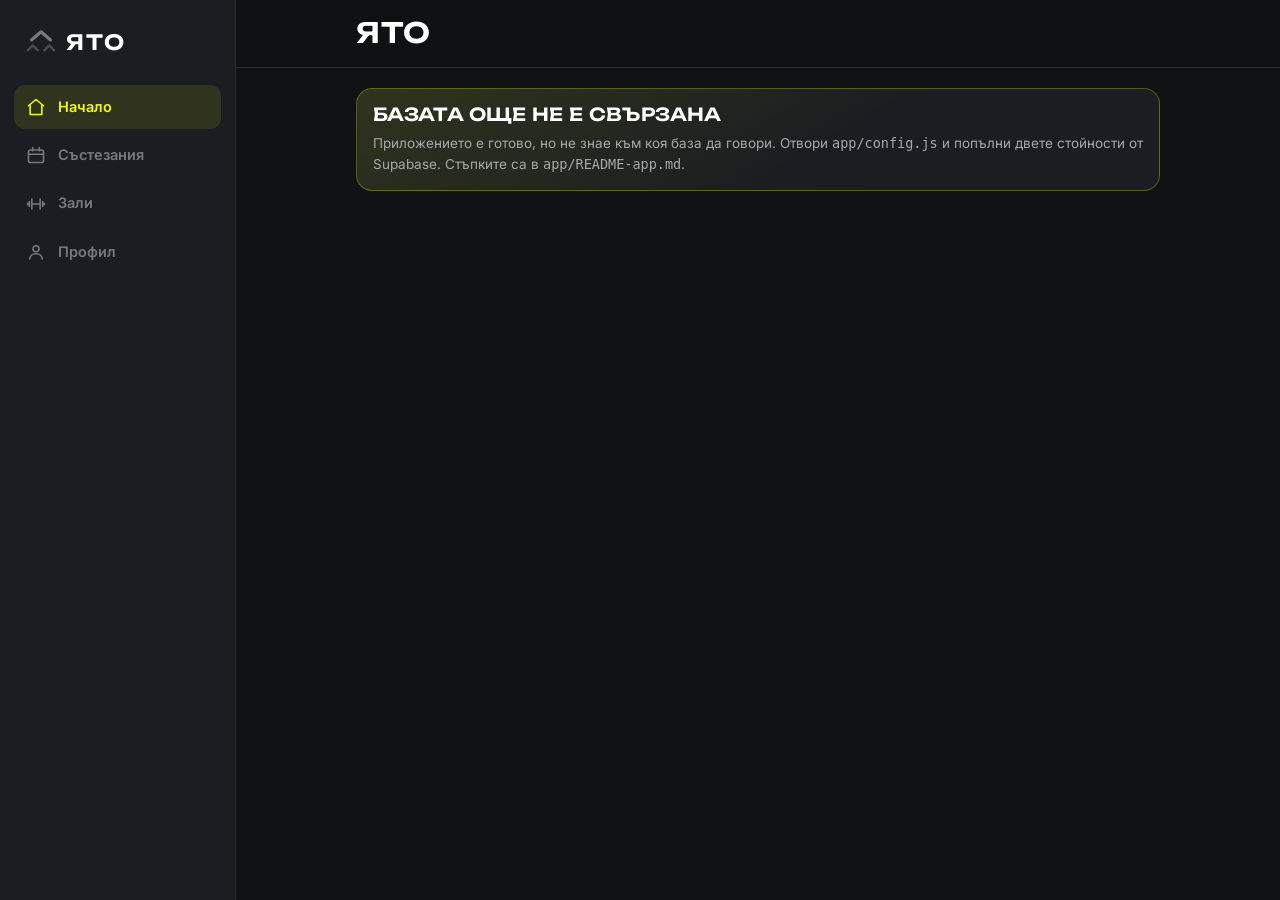
==== app/index.html @ 087da15c "Приложението ЯТО: вписване, състезания, отбор, пътуване, зали, профил, админ" ====
<!DOCTYPE html>
<html lang="bg">
<head>
<meta charset="UTF-8">
<meta name="viewport" content="width=device-width, initial-scale=1, viewport-fit=cover">
<title>ЯТО</title>
<meta name="theme-color" content="#101214">
<link rel="icon" href="../favicon.svg" type="image/svg+xml">
<link rel="preconnect" href="https://fonts.googleapis.com">
<link rel="preconnect" href="https://fonts.gstatic.com" crossorigin>
<link href="https://fonts.googleapis.com/css2?family=Inter:wght@400;500;600;700&family=Unbounded:wght@400;500;600;700&display=swap" rel="stylesheet">
<link rel="stylesheet" href="app.css">
<style>
  .next{position:relative;border-radius:20px;padding:20px;border:1px solid rgba(241,255,0,.28);
    background:linear-gradient(150deg,rgba(241,255,0,.20),rgba(241,255,0,.03) 56%,transparent),var(--charcoal);margin-bottom:6px}
  .next .cd{font-family:var(--display);font-size:52px;line-height:.9;font-weight:700;margin:10px 0 2px}
  .next .cd small{font-size:14px;color:var(--steel);font-weight:500;margin-left:7px}
  .mini{display:flex;gap:8px;margin-top:14px}
  .mini div{flex:1;background:rgba(0,0,0,.32);border:1px solid var(--graphite);border-radius:11px;padding:9px 10px}
  .mini b{font-family:var(--display);font-size:17px;display:block;line-height:1.15}
  .mini span{font-size:9.5px;color:var(--ash);text-transform:uppercase;letter-spacing:.08em}
</style>
</head>
<body>
<header><div class="wrap"><div class="bar"></div></div></header>
<main><div class="wrap" id="root"><div class="skeleton" style="height:170px"></div><div class="skeleton"></div></div></main>
<nav class="tabs"></nav>

<script type="module">
import { sb, configured, $, esc, mountChrome, requireAuth, dayNum, monthShort,
         dateRange, daysUntil, renderNotConfigured, profileNudge } from "./app.js";

if (!configured) { mountChrome({ title:"ЯТО", active:"home" }); renderNotConfigured(); }
else {
  const profile = await requireAuth();
  if (profile) {
    const first = (profile.name || "").split(" ")[0];
    mountChrome({ title: first ? `Здравей, ${first}` : "Здравей", active: "home", profile });

    const today = new Date().toISOString().slice(0, 10);
    const { data: mine } = await sb
      .from("attendances")
      .select("*, competitions(*)")
      .eq("profile_id", profile.id);

    const upcoming = (mine || [])
      .filter(a => a.competitions && (a.competitions.ends_on || a.competitions.starts_on) >= today)
      .sort((a, b) => a.competitions.starts_on.localeCompare(b.competitions.starts_on));

    const next = upcoming[0];
    let html = profileNudge(profile);

    if (next) {
      const c = next.competitions;
      const d = daysUntil(c.starts_on);
      const [{ count: goingCount }, { data: mySeat }] = await Promise.all([
        sb.from("attendances").select("*", { count: "exact", head: true }).eq("competition_id", c.id),
        sb.from("ride_seats").select("ride_id, rides!inner(competition_id)").eq("profile_id", profile.id),
      ]);
      const hasRide = (mySeat || []).some(s => s.rides?.competition_id === c.id);

      html += `
        <a class="next" href="competition.html?id=${c.id}" style="display:block;text-decoration:none">
          <span class="pill em">Следващото ти</span>
          <div class="cd tnum">${d}<small>${d === 1 ? "ден" : "дни"}</small></div>
          <div class="d" style="font-size:17px">${esc(c.name)}</div>
          <div class="muted" style="margin-top:3px">${esc(dateRange(c.starts_on, c.ends_on))} · ${esc(c.city)}</div>
          <div class="mini">
            <div><b>${goingCount ?? 0}</b><span>Отиват</span></div>
            <div><b style="color:${next.looking_for_team ? "var(--warn)" : "var(--ready)"}">${next.looking_for_team ? "?" : "✓"}</b><span>Отбор</span></div>
            <div><b style="color:${hasRide ? "var(--ready)" : "var(--warn)"}">${hasRide ? "✓" : "?"}</b><span>Транспорт</span></div>
          </div>
        </a>`;
    }

    const { data: soon } = await sb.from("competitions").select("*")
      .gte("starts_on", today).order("starts_on").limit(4);

    const mineIds = new Set(upcoming.map(a => a.competitions.id));
    const other = (soon || []).filter(c => !mineIds.has(c.id));

    if (!next && !other.length) {
      html += `<div class="empty"><h3>Календарът е празен</h3>
        <p class="muted">Още няма въведени състезания. ${profile.is_admin
          ? `<a href="admin.html" style="color:var(--ember)">Добави първото →</a>`
          : "Скоро ще има."}</p></div>`;
    }

    if (other.length) {
      html += `<div class="eyebrow">Предстоящи <a href="competitions.html" style="color:var(--ember);text-decoration:none">Всички</a></div>`;
      html += other.map(c => `
        <a class="card" href="competition.html?id=${c.id}">
          <div class="comp">
            <div class="date"><b class="tnum">${dayNum(c.starts_on)}</b><span>${monthShort(c.starts_on)}</span></div>
            <div style="flex:1;min-width:0">
              <div class="nm">${esc(c.name)}</div>
              <div class="muted" style="margin-top:2px">${esc(c.city)}${c.country !== "България" ? ", " + esc(c.country) : ""}</div>
            </div>
          </div>
        </a>`).join("");
    }

    if (upcoming.length > 1) {
      html += `<div class="eyebrow">Другите ти състезания</div>`;
      html += upcoming.slice(1).map(a => {
        const c = a.competitions;
        return `<a class="card" href="competition.html?id=${c.id}">
          <div class="comp">
            <div class="date"><b class="tnum">${dayNum(c.starts_on)}</b><span>${monthShort(c.starts_on)}</span></div>
            <div style="flex:1;min-width:0">
              <div class="nm">${esc(c.name)}</div>
              <div class="muted" style="margin-top:2px">${esc(c.city)}</div>
            </div>
          </div>
        </a>`;
      }).join("");
    }

    if (profile.is_admin) {
      html += `<a class="btn ghost sm" href="admin.html" style="margin-top:16px">+ Добави състезание</a>`;
    }

    $("#root").innerHTML = html;
  }
}
</script>
</body>
</html>
---- app/app.css ----
/* ЯТО — споделени стилове за приложението */
:root{
  --obsidian:#101214; --charcoal:#1A1D21; --graphite:#2A2D31; --graphite2:#3B3E43;
  --ember:#F1FF00; --ember-soft:#FBB03B; --chalk:#FFFFFF; --steel:#A9A9AB; --ash:#79797B;
  --ready:#34D399; --warn:#FBB03B; --danger:#FF3B5C;
  --display:'Unbounded','Arial Black','DejaVu Sans',system-ui,sans-serif;
  --r:16px;
}
*{box-sizing:border-box;margin:0;padding:0;-webkit-tap-highlight-color:transparent}
html{-webkit-text-size-adjust:100%}
body{
  font-family:'Inter',system-ui,-apple-system,sans-serif;
  background:var(--obsidian);color:var(--chalk);line-height:1.55;
  min-height:100dvh;display:flex;flex-direction:column;
  padding-bottom:calc(78px + env(safe-area-inset-bottom));
}
h1,h2,h3,.d{font-family:var(--display);text-transform:uppercase;letter-spacing:.02em;font-weight:600;line-height:1.1}
a{color:inherit}
.tnum{font-variant-numeric:tabular-nums}
.wrap{width:100%;max-width:620px;margin:0 auto;padding:0 18px}

/* ---- header ---- */
header{position:sticky;top:0;z-index:50;background:rgba(16,18,20,.92);backdrop-filter:blur(14px);
  border-bottom:1px solid var(--graphite);padding-top:env(safe-area-inset-top)}
header .bar{display:flex;align-items:center;justify-content:space-between;gap:10px;padding:13px 0}
header h1{font-size:23px}
.back{background:var(--charcoal);border:1px solid var(--graphite);color:var(--chalk);
  width:34px;height:34px;border-radius:11px;font-size:17px;cursor:pointer;display:flex;
  align-items:center;justify-content:center;flex:none;text-decoration:none}
.avatar{width:36px;height:36px;border-radius:50%;background:linear-gradient(135deg,#F1FF00,#C8D400);
  color:#101214;display:flex;align-items:center;justify-content:center;font-weight:700;font-size:13px;
  flex:none;text-decoration:none}

main{flex:1;padding:14px 0 24px}

/* ---- cards & bits ---- */
.card{background:var(--charcoal);border:1px solid var(--graphite);border-radius:var(--r);padding:16px;margin-bottom:12px}
a.card,.card.press{display:block;text-decoration:none;cursor:pointer;transition:border-color .15s,transform .12s}
a.card:hover,.card.press:hover{border-color:var(--graphite2)}
a.card:active,.card.press:active{transform:scale(.99)}
.eyebrow{font-family:var(--display);font-size:11px;letter-spacing:.18em;color:var(--ash);
  text-transform:uppercase;margin:24px 0 10px;display:flex;justify-content:space-between;align-items:center}
.eyebrow:first-child{margin-top:6px}
.muted{color:var(--steel);font-size:13.5px}
.tiny{color:var(--ash);font-size:11.5px;line-height:1.5}

.pill{display:inline-flex;align-items:center;gap:5px;font-size:11.5px;font-weight:600;
  padding:4px 9px;border-radius:100px;background:var(--graphite);color:var(--steel);white-space:nowrap}
.pill.em{background:rgba(241,255,0,.13);color:var(--ember)}
.pill.ok{background:rgba(52,211,153,.13);color:var(--ready)}
.pill.wn{background:rgba(251,176,59,.14);color:var(--warn)}
.pill.dg{background:rgba(255,59,92,.13);color:var(--danger)}
.chips{display:flex;gap:6px;flex-wrap:wrap;margin-top:9px}

.btn{display:block;width:100%;text-align:center;background:var(--ember);color:#101214;border:0;
  border-radius:13px;padding:14px;font-family:var(--display);font-size:15px;text-transform:uppercase;
  letter-spacing:.05em;font-weight:600;cursor:pointer;text-decoration:none;transition:filter .15s,transform .12s}
.btn:hover{filter:brightness(1.08)} .btn:active{transform:scale(.985)}
.btn:disabled{opacity:.5;cursor:wait}
.btn.ghost{background:transparent;border:1px solid var(--graphite2);color:var(--chalk)}
.btn.sm{padding:10px;font-size:13px;border-radius:11px}
.btn.dg{background:transparent;border:1px solid rgba(255,59,92,.4);color:var(--danger)}
.row{display:flex;gap:10px}
.row>*{flex:1}

/* ---- forms ---- */
label{display:block;font-size:12px;color:var(--steel);font-weight:600;margin:0 0 6px}
.field{margin-bottom:12px}
input,select,textarea{width:100%;background:var(--obsidian);border:1px solid var(--graphite2);
  color:var(--chalk);border-radius:12px;padding:13px 14px;font-family:inherit;font-size:16px;
  outline:none;transition:border-color .18s}
input:focus,select:focus,textarea:focus{border-color:var(--ember)}
input::placeholder,textarea::placeholder{color:var(--ash)}
select{appearance:none;background-image:url("data:image/svg+xml;utf8,<svg xmlns='http://www.w3.org/2000/svg' viewBox='0 0 24 24' fill='none' stroke='%23A9A9AB' stroke-width='2'><path d='M6 9l6 6 6-6'/></svg>");
  background-repeat:no-repeat;background-position:right 12px center;background-size:18px;padding-right:40px}
textarea{resize:vertical;min-height:80px}
.grid2{display:grid;grid-template-columns:1fr 1fr;gap:10px}

.msg{border-radius:13px;padding:13px;font-size:13.5px;line-height:1.55;margin:12px 0;display:none}
.msg.on{display:block}
.msg.ok{background:rgba(52,211,153,.10);border:1px solid rgba(52,211,153,.3);color:var(--ready)}
.msg.err{background:rgba(255,59,92,.09);border:1px solid rgba(255,59,92,.3);color:#FDA4AF}
.msg.info{background:rgba(241,255,0,.07);border:1px solid rgba(241,255,0,.22);color:var(--ember)}

.empty{text-align:center;padding:44px 18px;color:var(--ash)}
.empty h3{color:var(--steel);font-size:17px;margin-bottom:8px}
.skeleton{height:86px;border-radius:var(--r);background:linear-gradient(90deg,#1A1D21,#232730,#1A1D21);
  background-size:200% 100%;animation:sk 1.3s infinite;margin-bottom:12px}
@keyframes sk{0%{background-position:200% 0}100%{background-position:-200% 0}}

/* ---- competition row ---- */
.comp{display:flex;gap:13px}
.date{width:56px;flex:none;background:var(--graphite);border-radius:12px;text-align:center;padding:8px 0;align-self:flex-start}
.date b{font-family:var(--display);font-size:20px;display:block;line-height:1.05}
.date span{font-size:9.5px;color:var(--steel);text-transform:uppercase;letter-spacing:.08em}
.comp .nm{font-weight:600;font-size:15.5px}

/* ---- people ---- */
.ath{display:flex;gap:12px;align-items:center}
.ava{width:46px;height:46px;border-radius:14px;flex:none;display:flex;align-items:center;justify-content:center;
  font-family:var(--display);font-size:15px;font-weight:600;color:#fff;background:linear-gradient(135deg,#79797B,#3B3E43)}
.ava.y{background:linear-gradient(135deg,#F1FF00,#C8D400);color:#101214}
.ava.g{background:linear-gradient(135deg,#FBB03B,#99582A)}
.ath .nm{font-weight:600;font-size:14.5px}
.ath .sub{color:var(--steel);font-size:12.5px;margin-top:2px}
.ath .side{margin-left:auto;flex:none;text-align:right}

.kv{display:flex;justify-content:space-between;gap:14px;padding:10px 0;border-bottom:1px solid var(--graphite);font-size:13.5px}
.kv:last-child{border:0;padding-bottom:0}
.kv span{color:var(--steel);flex:none}
.kv b{font-weight:600;text-align:right}

.seg{display:flex;background:var(--charcoal);border:1px solid var(--graphite);border-radius:12px;padding:3px;margin:14px 0}
.seg button{flex:1;background:none;border:0;color:var(--steel);font-size:12.5px;font-weight:600;
  padding:9px;border-radius:9px;cursor:pointer;font-family:inherit}
.seg button.on{background:var(--graphite2);color:var(--chalk)}

/* ---- tabbar ---- */
nav.tabs{position:fixed;left:0;right:0;bottom:0;z-index:60;height:auto;
  background:rgba(16,18,20,.95);backdrop-filter:blur(18px);border-top:1px solid var(--graphite);
  display:flex;padding:8px 4px calc(12px + env(safe-area-inset-bottom))}
nav.tabs a{flex:1;color:var(--ash);text-decoration:none;display:flex;flex-direction:column;
  align-items:center;gap:4px;font-size:10.5px;font-weight:600;padding-top:6px}
nav.tabs a svg{width:22px;height:22px;stroke:currentColor;fill:none;stroke-width:1.9;stroke-linecap:round;stroke-linejoin:round}
nav.tabs a.on{color:var(--ember)}
nav.tabs .brandmark{display:none}

.setup{background:linear-gradient(150deg,rgba(241,255,0,.10),transparent 60%),var(--charcoal);
  border:1px solid rgba(241,255,0,.28);border-radius:var(--r);padding:16px;margin-bottom:14px}

/* ============================================================
   ШИРОК ЕКРАН (≥900px)
   Долната лента става странична, съдържанието диша.
   Същият код, същите файлове — само подредбата се променя.
   ============================================================ */
@media (min-width: 900px){
  body{padding-bottom:0;padding-left:236px}

  nav.tabs{
    top:0;bottom:0;right:auto;width:236px;
    flex-direction:column;justify-content:flex-start;gap:4px;
    padding:22px 14px;border-top:0;border-right:1px solid var(--graphite);
    background:var(--charcoal);
  }
  nav.tabs .brandmark{
    display:flex;flex-direction:row;align-items:center;gap:10px;
    padding:4px 12px 22px;flex:none;text-decoration:none;
  }
  nav.tabs .brandmark svg{width:30px;height:30px;flex:none}
  nav.tabs .brandmark b{font-family:var(--display);font-size:21px;text-transform:uppercase;
    letter-spacing:.1em;font-weight:600;color:var(--chalk)}
  nav.tabs a{
    flex:none;flex-direction:row;justify-content:flex-start;gap:12px;
    font-size:14.5px;padding:11px 12px;border-radius:11px;
  }
  nav.tabs a:hover{background:var(--graphite);color:var(--chalk)}
  nav.tabs a.on{background:rgba(241,255,0,.10)}
  nav.tabs a svg{width:20px;height:20px}

  header{background:rgba(16,18,20,.86)}
  header .bar{padding:18px 0}
  header h1{font-size:28px}

  .wrap{max-width:760px;padding:0 28px}
  main{padding:20px 0 60px}

  /* повече от една колона, където има смисъл */
  .grid2{grid-template-columns:1fr 1fr 1fr}
  .row{gap:12px}
}

@media (min-width: 1280px){
  .wrap{max-width:860px}
}
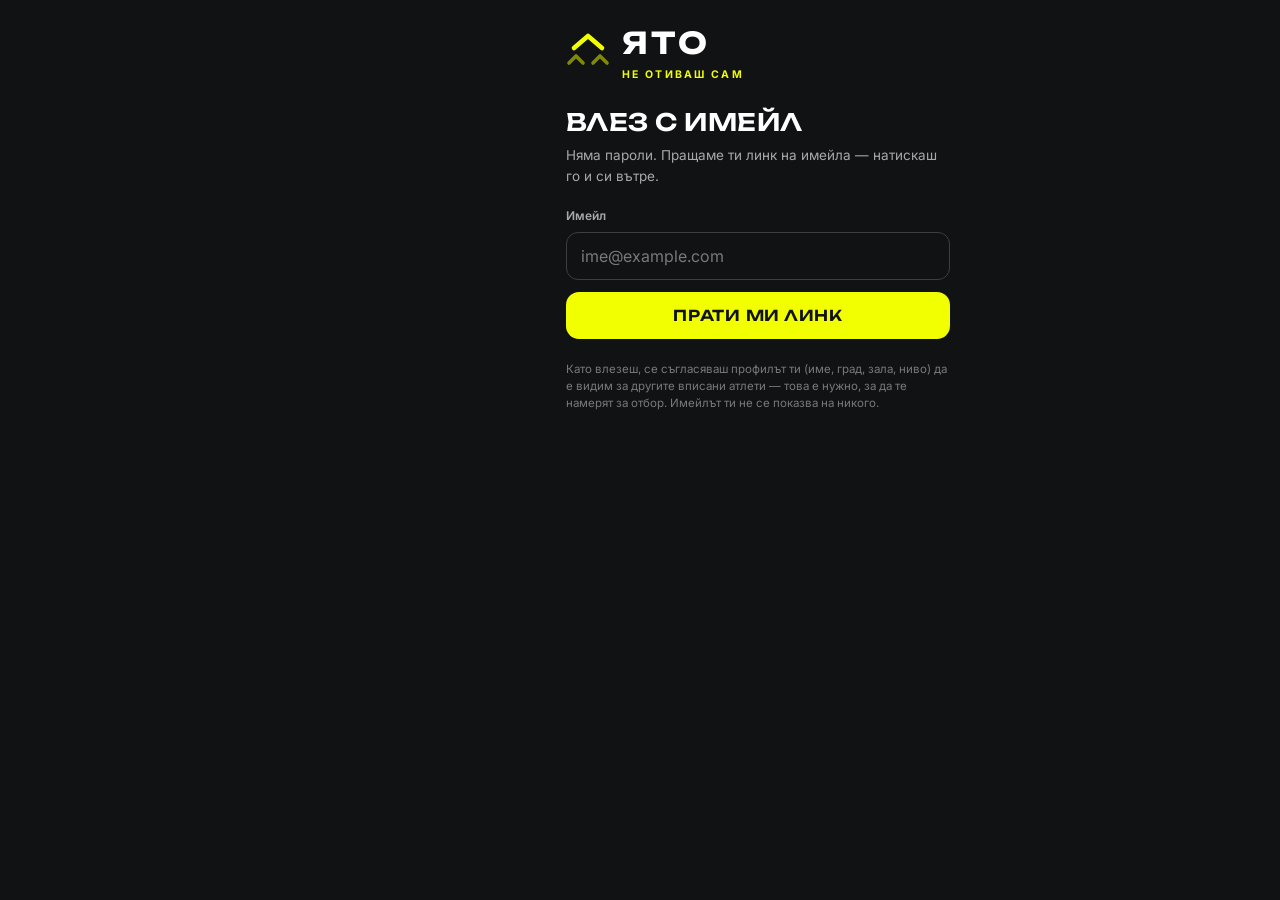
==== commit 220f78a0: "Ekranite sled vlizane: Yato sas plazgane, Vnimanie na nachaloto, statistika v profila" ====
--- a/app/index.html
+++ b/app/index.html
@@ -19,6 +19,35 @@
   .mini div{flex:1;background:rgba(0,0,0,.32);border:1px solid var(--graphite);border-radius:11px;padding:9px 10px}
   .mini b{font-family:var(--display);font-size:17px;display:block;line-height:1.15}
   .mini span{font-size:9.5px;color:var(--ash);text-transform:uppercase;letter-spacing:.08em}
+
+  /* внимание */
+  .alert{display:flex;gap:12px;align-items:flex-start;background:var(--charcoal);
+    border:1px solid var(--graphite);border-left:3px solid var(--warn);border-radius:14px;
+    padding:13px 15px;margin-bottom:8px;text-decoration:none;transition:border-color .15s}
+  .alert:hover{border-color:var(--graphite2);border-left-color:var(--warn)}
+  .alert.dg{border-left-color:var(--danger)}
+  .alert.dg:hover{border-left-color:var(--danger)}
+  .alert .ic{width:26px;height:26px;border-radius:9px;flex:none;display:flex;align-items:center;
+    justify-content:center;font-size:14px;font-weight:700;background:rgba(251,176,59,.15);color:var(--warn);
+    font-family:var(--display);margin-top:1px}
+  .alert.dg .ic{background:rgba(255,59,92,.14);color:var(--danger)}
+  .alert .tx{min-width:0}
+  .alert .tx b{display:block;font-size:14px;font-weight:600;line-height:1.35}
+  .alert .tx span{display:block;color:var(--steel);font-size:12.5px;margin-top:2px}
+  .alert .arw{margin-left:auto;color:var(--ash);flex:none;align-self:center}
+
+  /* отиват с теб */
+  .withyou{display:flex;gap:10px;overflow-x:auto;padding:2px 18px 4px;margin:0 -18px;
+    scrollbar-width:none;-webkit-overflow-scrolling:touch}
+  .withyou::-webkit-scrollbar{display:none}
+  .wy{flex:none;width:126px;background:var(--charcoal);border:1px solid var(--graphite);
+    border-radius:15px;padding:13px 12px;text-decoration:none;transition:border-color .15s}
+  .wy:hover{border-color:var(--graphite2)}
+  .wy .ava{width:38px;height:38px;border-radius:12px;font-size:13px;margin-bottom:9px}
+  .wy .nm{font-size:13px;font-weight:600;line-height:1.25;
+    display:-webkit-box;-webkit-line-clamp:2;-webkit-box-orient:vertical;overflow:hidden}
+  .wy .cm{color:var(--ash);font-size:11px;margin-top:4px;
+    display:-webkit-box;-webkit-line-clamp:1;-webkit-box-orient:vertical;overflow:hidden}
 </style>
 </head>
 <body>
@@ -28,7 +57,7 @@
 
 <script type="module">
 import { sb, configured, $, esc, mountChrome, requireAuth, dayNum, monthShort,
-         dateRange, daysUntil, renderNotConfigured, profileNudge } from "./app.js";
+         dateRange, daysUntil, initials, renderNotConfigured, profileNudge } from "./app.js";
 
 if (!configured) { mountChrome({ title:"ЯТО", active:"home" }); renderNotConfigured(); }
 else {
@@ -38,33 +67,90 @@
     mountChrome({ title: first ? `Здравей, ${first}` : "Здравей", active: "home", profile });
 
     const today = new Date().toISOString().slice(0, 10);
-    const { data: mine } = await sb
-      .from("attendances")
-      .select("*, competitions(*)")
-      .eq("profile_id", profile.id);
+
+    const [{ data: mine }, { data: soon }, { data: mySeats }, { data: myRides }] = await Promise.all([
+      sb.from("attendances").select("*, competitions(*)").eq("profile_id", profile.id),
+      sb.from("competitions").select("*").gte("starts_on", today).order("starts_on").limit(4),
+      sb.from("ride_seats").select("ride_id, rides!inner(competition_id)").eq("profile_id", profile.id),
+      sb.from("rides").select("competition_id").eq("driver_id", profile.id),
+    ]);
 
     const upcoming = (mine || [])
       .filter(a => a.competitions && (a.competitions.ends_on || a.competitions.starts_on) >= today)
       .sort((a, b) => a.competitions.starts_on.localeCompare(b.competitions.starts_on));
 
+    // за кои състезания вече имам транспорт — като пътник или като шофьор
+    const rideFor = new Set([
+      ...(mySeats || []).map(s => s.rides?.competition_id),
+      ...(myRides || []).map(r => r.competition_id),
+    ].filter(Boolean));
+
+    let html = profileNudge(profile);
+
+    /* ---------- ВНИМАНИЕ ----------
+       Всичко тук е сметнато от истински редове в базата.
+       Няма правило, което да се задейства „просто така“.        */
+    const alerts = [];
+    for (const a of upcoming) {
+      const c = a.competitions;
+      const d = daysUntil(c.starts_on);
+      const dl = daysUntil(c.registration_deadline);
+      const link = `competition.html?id=${c.id}`;
+
+      if (dl !== null && dl >= 0 && dl <= 14) {
+        alerts.push({
+          urgent: dl <= 3, ic: "!", href: c.registration_url || link,
+          ext: Boolean(c.registration_url),
+          title: dl === 0 ? `Днес изтича регистрацията за ${c.name}`
+               : `Остават ${dl} ${dl === 1 ? "ден" : "дни"} за регистрация — ${c.name}`,
+          sub: `Краен срок ${dateRange(c.registration_deadline)}`,
+        });
+      }
+      if (a.looking_for_team && d !== null && d <= 45) {
+        alerts.push({
+          urgent: d <= 14, ic: "?", href: "team.html",
+          title: `Още нямаш отбор за ${c.name}`,
+          sub: d <= 14 ? `След ${d} ${d === 1 ? "ден" : "дни"} е. Крайно време е.`
+                       : `След ${d} дни е. Сега е моментът да търсиш.`,
+        });
+      }
+      const far = c.country !== "България" || (c.distance_km || 0) >= 120;
+      if (far && !rideFor.has(c.id) && d !== null && d <= 45) {
+        alerts.push({
+          urgent: d <= 10, ic: "→", href: `${link}#travel`,
+          title: `Нямаш уредено пътуване до ${c.city}`,
+          sub: c.distance_km ? `${c.distance_km} км · ${c.name}` : c.name,
+        });
+      }
+    }
+
+    if (alerts.length) {
+      html += `<div class="eyebrow">Внимание</div>`;
+      html += alerts.map(al => `
+        <a class="alert ${al.urgent ? "dg" : ""}" href="${esc(al.href)}"
+           ${al.ext ? 'target="_blank" rel="noopener"' : ""}>
+          <div class="ic">${esc(al.ic)}</div>
+          <div class="tx"><b>${esc(al.title)}</b><span>${esc(al.sub)}</span></div>
+          <div class="arw">›</div>
+        </a>`).join("");
+    }
+
+    /* ---------- СЛЕДВАЩОТО ТИ ---------- */
     const next = upcoming[0];
-    let html = profileNudge(profile);
-
     if (next) {
       const c = next.competitions;
       const d = daysUntil(c.starts_on);
-      const [{ count: goingCount }, { data: mySeat }] = await Promise.all([
-        sb.from("attendances").select("*", { count: "exact", head: true }).eq("competition_id", c.id),
-        sb.from("ride_seats").select("ride_id, rides!inner(competition_id)").eq("profile_id", profile.id),
-      ]);
-      const hasRide = (mySeat || []).some(s => s.rides?.competition_id === c.id);
-
+      const { count: goingCount } = await sb.from("attendances")
+        .select("*", { count: "exact", head: true }).eq("competition_id", c.id);
+      const hasRide = rideFor.has(c.id);
+
+      html += `<div class="eyebrow">Следващото ти</div>`;
       html += `
         <a class="next" href="competition.html?id=${c.id}" style="display:block;text-decoration:none">
-          <span class="pill em">Следващото ти</span>
+          <span class="pill em">${esc(c.city)}</span>
           <div class="cd tnum">${d}<small>${d === 1 ? "ден" : "дни"}</small></div>
           <div class="d" style="font-size:17px">${esc(c.name)}</div>
-          <div class="muted" style="margin-top:3px">${esc(dateRange(c.starts_on, c.ends_on))} · ${esc(c.city)}</div>
+          <div class="muted" style="margin-top:3px">${esc(dateRange(c.starts_on, c.ends_on))}</div>
           <div class="mini">
             <div><b>${goingCount ?? 0}</b><span>Отиват</span></div>
             <div><b style="color:${next.looking_for_team ? "var(--warn)" : "var(--ready)"}">${next.looking_for_team ? "?" : "✓"}</b><span>Отбор</span></div>
@@ -73,10 +159,36 @@
         </a>`;
     }
 
-    const { data: soon } = await sb.from("competitions").select("*")
-      .gte("starts_on", today).order("starts_on").limit(4);
-
-    const mineIds = new Set(upcoming.map(a => a.competitions.id));
+    /* ---------- ОТИВАТ С ТЕБ ----------
+       Хората, записани на същите състезания като теб.            */
+    const myCompIds = upcoming.map(a => a.competitions.id);
+    if (myCompIds.length) {
+      const { data: others } = await sb.from("attendances")
+        .select("*, profiles(*)").in("competition_id", myCompIds);
+
+      const compName = Object.fromEntries(upcoming.map(a => [a.competitions.id, a.competitions.name]));
+      const seenP = new Set();
+      const people = (others || [])
+        .filter(r => r.profile_id !== profile.id && r.profiles?.name)
+        .filter(r => { if (seenP.has(r.profile_id)) return false; seenP.add(r.profile_id); return true; });
+
+      if (people.length) {
+        html += `<div class="eyebrow">Отиват с теб
+          <span style="color:var(--ash);letter-spacing:normal;font-family:inherit">${people.length}</span></div>`;
+        html += `<div class="withyou">` + people.slice(0, 12).map(r => {
+          const p = r.profiles;
+          return `<a class="wy" href="competition.html?id=${r.competition_id}">
+            <div class="ava ${r.looking_for_team ? "y" : "g"}">${esc(initials(p.name))}</div>
+            <div class="nm">${esc(p.name)}</div>
+            <div class="cm">${esc(compName[r.competition_id] || "")}</div>
+            ${r.looking_for_team ? `<span class="pill em" style="margin-top:8px;font-size:10px;padding:3px 7px">Търси отбор</span>` : ""}
+          </a>`;
+        }).join("") + `</div>`;
+      }
+    }
+
+    /* ---------- ПРЕДСТОЯЩИ ---------- */
+    const mineIds = new Set(myCompIds);
     const other = (soon || []).filter(c => !mineIds.has(c.id));
 
     if (!next && !other.length) {
